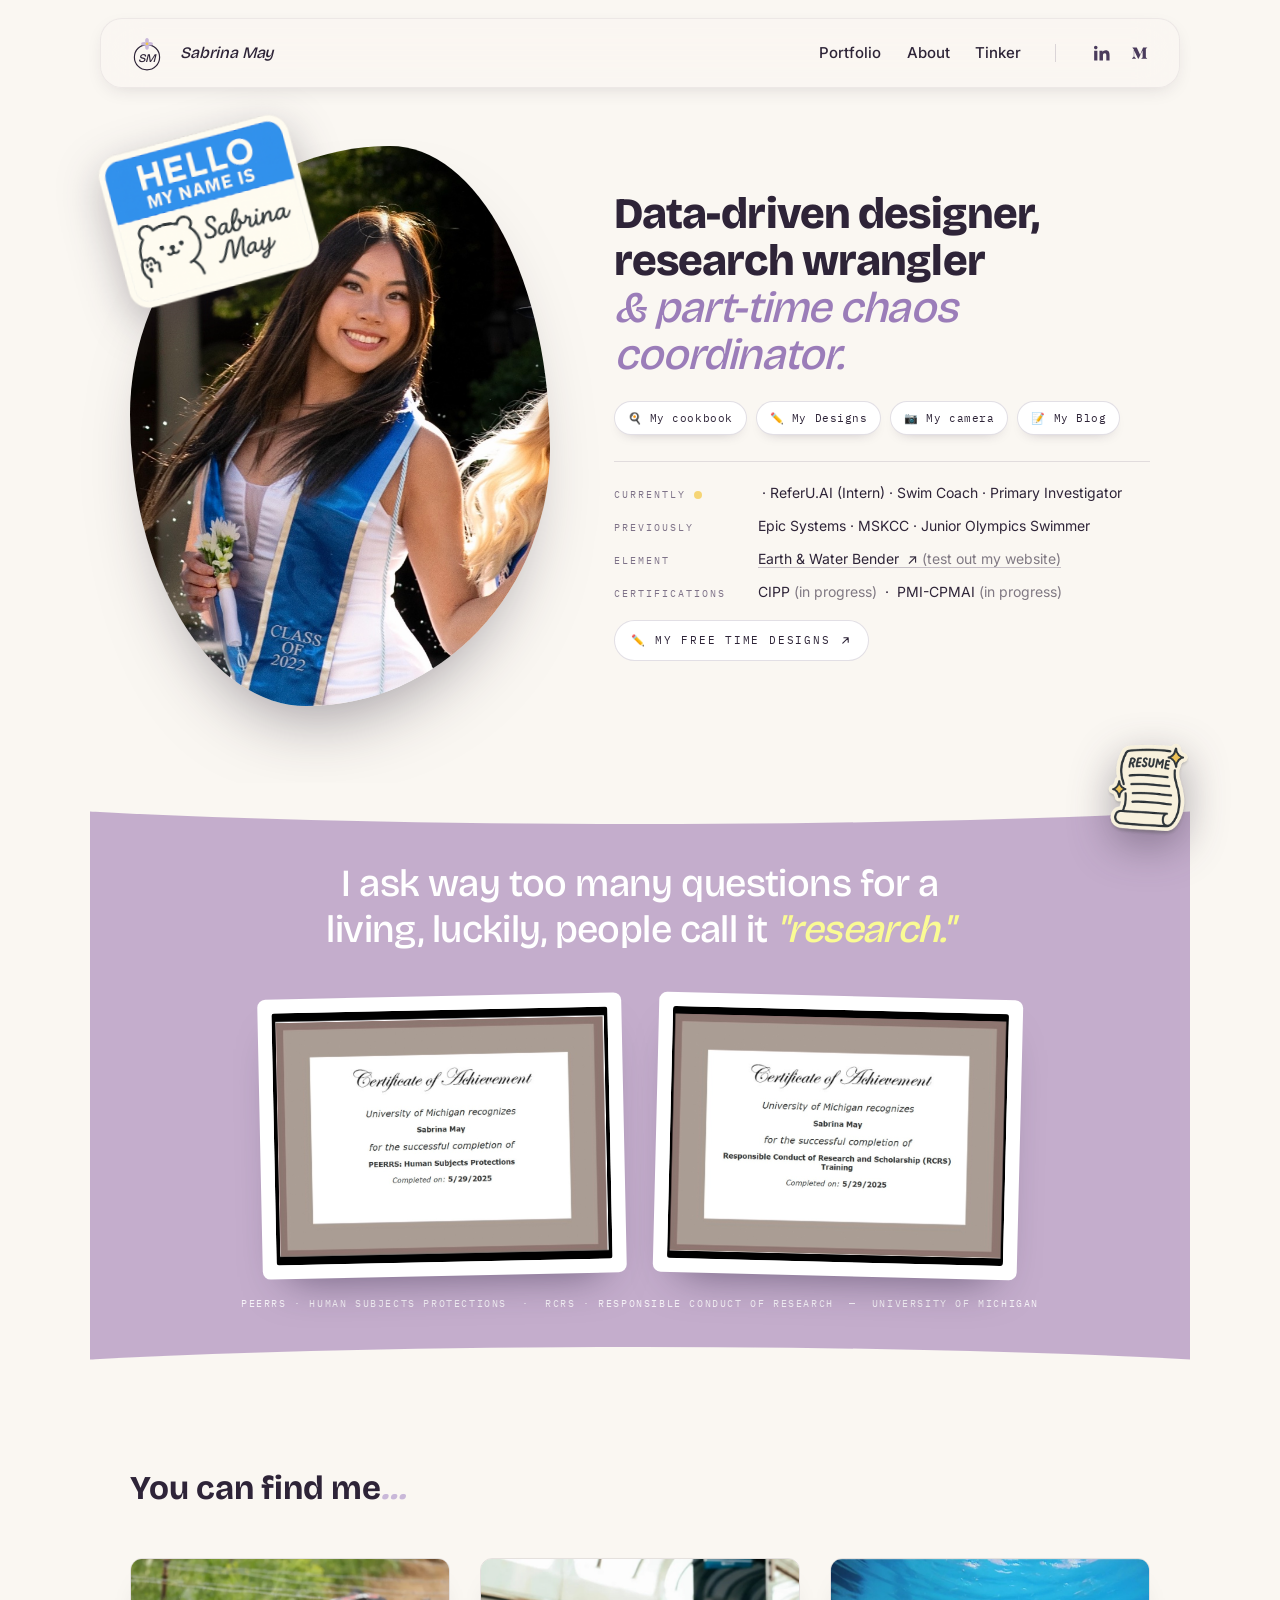
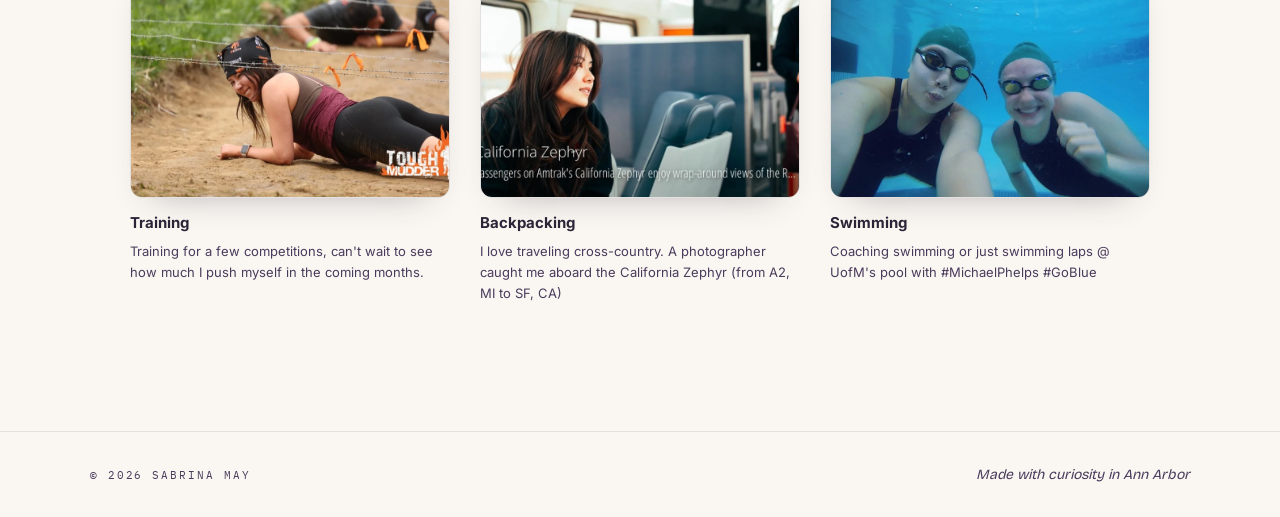
==== about.html @ 65ab7696 "Add files via upload" ====
<!doctype html>
<html lang="en">
<head>
<link rel="icon" type="image/png" href="[data-uri]">
<meta charset="utf-8" />
<meta name="viewport" content="width=device-width,initial-scale=1" />
<script>
// Preview sandbox shim: relative image paths need this document's auth token in preview.
(function(){
  var qs = window.location.search || '';
  if (!qs) return;
  function activate(){
    document.querySelectorAll('img[src]').forEach(function(el){
      var s = el.getAttribute('src');
      if (!s || /^(https?:|data:|blob:)/.test(s) || s.indexOf('?') !== -1) return;
      el.setAttribute('src', s + qs);
    });
  }
  if (document.readyState === 'complete') activate(); else window.addEventListener('load', activate);
})();
</script>
<title>Sabrina May — HCI Researcher</title>
<link rel="preconnect" href="https://fonts.googleapis.com">
<link rel="preconnect" href="https://fonts.gstatic.com" crossorigin>
<link href="https://fonts.googleapis.com/css2?family=Caveat:wght@500;700&family=Bricolage+Grotesque:opsz,wght@12..96,400;12..96,500;12..96,600;12..96,700;12..96,800&family=IBM+Plex+Mono:wght@400;500;700&family=Inter:wght@400;500;600&family=Special+Elite&display=swap" rel="stylesheet">
<style>
  :root{
    --lavender:#C9B8D9;
    --plum:#4A3B5C;
    --plum-deep:#2E2438;
    --offwhite:#FAF7F2;
    --paper:#F5EFE0;
    --yellow:#F5C842;
    --teal:#5BB5A8;
    --coral:#FF8B73;

    --serif:'Bricolage Grotesque', system-ui, sans-serif;
    --sans:'Inter', system-ui, sans-serif;
    --mono:'IBM Plex Mono', ui-monospace, monospace;
  }

  *{box-sizing:border-box;margin:0;padding:0}
  html,body{background:var(--offwhite);color:var(--plum-deep);font-family:var(--sans);-webkit-font-smoothing:antialiased;text-rendering:optimizeLegibility;overflow-x:clip}
  body{line-height:1.5}
  a{color:inherit;text-decoration:none}
  img{max-width:100%;display:block}

  /* ===== Paper crumple frame sequence ===== */
  /* Hero bg shows paper cream; transparent PNG frames composite on top. */
  .paper-layer{
    position:absolute;inset:0;
    will-change:transform;
    transform-origin:50% 50%;
    z-index:0;
    pointer-events:none;
  }
  .crinkle-frame{
    position:absolute;inset:0;
    width:100%;height:100%;
    object-position:center;
    will-change:opacity;
    pointer-events:none;
    user-select:none;
    opacity:0;
  }
  /* Frame 1 fills the hero as a backdrop. */
  .crinkle-frame[data-frame="1"]{object-fit:cover}
  /* Other frames are contained crumple shapes. */
  .crinkle-frame[data-frame="2"],
  .crinkle-frame[data-frame="3"],
  .crinkle-frame[data-frame="4"]{object-fit:contain}
  /* Paper cream layer behind frames so transparent edges show our cream, not white. */
  .paper-bg-fill{
    position:absolute;inset:0;
    background:var(--paper);
    will-change:opacity;
  }

  /* ===== Layout: hero scroll track ===== */
  .hero-track{position:relative;height:170vh}
  .hero{
    position:sticky;top:0;left:0;width:100%;height:100vh;
    overflow:hidden;
    perspective:1400px;
    transform-style:preserve-3d;
    cursor:none;
    z-index:10;
    background-color:rgba(250,247,242,var(--hero-bg,1));
  }

  /* (paper-layer rules already defined in the frame-sequence block above) */

  /* ===== Hero content ===== */
  .hero-content{
    position:relative;z-index:2;
    height:100%;
    display:flex;flex-direction:row;justify-content:space-between;align-items:center;gap:clamp(24px,5vw,80px);
    padding:0 clamp(28px,7vw,128px);
  }
  .hero-text-block{
    transform-origin:50% 50%;
    will-change:opacity,transform;
    max-width:min(720px, 60%);
    flex:1 1 auto;
    position:relative;
    z-index:3;
  }
  /* Photo column — absolutely positioned so it doesn't affect text layout.
     Text sits above (z:3) and is unaffected by photo position/scale. */
  .hero-photo{
    /* Base dimensions BEFORE the 1.5x expansion. We pin the photo's top edge
       and left edge to where these dimensions originally placed them, then
       grow the actual rendered width by 1.5x — image expands down and right. */
    --photo-base-w: clamp(240px, 26vw, 420px);
    --photo-base-h: calc(var(--photo-base-w) * 2310 / 1536);
    position:absolute;
    top: calc(50% - var(--photo-base-h) / 2);
    left: calc(100% - clamp(20px, 5vw, 60px) - var(--photo-base-w));
    width: calc(var(--photo-base-w) * 1.5);
    aspect-ratio:1536/2310;
    z-index:1;
    will-change:opacity,transform;
    transform-origin:50% 50%;
  }
  .hero-photo img{
    position:absolute;inset:0;
    width:100%;height:100%;
    object-fit:contain;object-position:bottom center;
    user-select:none;pointer-events:none;
  }
  .hero-photo .photo-reveal{
    --photo-reveal:300px;
    -webkit-mask-image:radial-gradient(circle var(--photo-reveal) at var(--pmx,-600px) var(--pmy,-600px), #000 0%, #000 55%, transparent 78%);
            mask-image:radial-gradient(circle var(--photo-reveal) at var(--pmx,-600px) var(--pmy,-600px), #000 0%, #000 55%, transparent 78%);
    -webkit-mask-repeat:no-repeat;mask-repeat:no-repeat;
  }

  .eyebrow{
    font-family:var(--mono);
    font-size:12px;letter-spacing:0.22em;text-transform:uppercase;
    color:var(--plum);
    display:flex;align-items:center;gap:12px;
    margin-bottom:28px;
  }
  .eyebrow::before{content:"";width:32px;height:1px;background:var(--plum);opacity:.5}

  /* Two layered headlines */
  .headline-wrap{position:relative;max-width:1200px}
  .headline{
    font-family:var(--serif);
    font-weight:900;
    font-size:clamp(40px,7vw,108px);
    line-height:0.98;
    letter-spacing:-0.02em;
    text-align:left;
  }
  .headline .italic{font-style:italic;font-weight:400}
  .headline s{text-decoration-thickness:0.06em;text-decoration-color:currentColor;text-underline-offset:0}
  /* Each line stays on a single line; <br> handles the line break. */
  .headline .hl-line{display:inline-block;white-space:nowrap}

  .headline-ghost{
    color:var(--plum-deep);
    position:relative;
  }
  .headline-ghost .italic{color:var(--plum-deep)}

  .headline-color{
    position:absolute;inset:0;
    color:var(--plum-deep);
    --reveal:110px;
    -webkit-mask-image:radial-gradient(circle var(--reveal) at var(--mx,-400px) var(--my,-400px), #000 0%, #000 55%, transparent 78%);
            mask-image:radial-gradient(circle var(--reveal) at var(--mx,-400px) var(--my,-400px), #000 0%, #000 55%, transparent 78%);
    -webkit-mask-repeat:no-repeat;mask-repeat:no-repeat;
    pointer-events:none;
  }
  .headline-color .italic{color:var(--teal);font-style:italic;font-weight:400}

  .subtitle{
    font-family:var(--serif);
    font-style:italic;font-weight:400;
    font-size:clamp(15px,1.6vw,19px);
    line-height:1.45;
    color:var(--plum);
    max-width:540px;
    margin-top:36px;
    text-align:left;
  }

  /* Hero meta corners */
  .hero-meta{
    position:absolute;left:clamp(28px,7vw,128px);bottom:42px;z-index:2;
    display:flex;gap:28px;align-items:center;
    font-family:var(--mono);font-size:11px;letter-spacing:0.18em;
    text-transform:uppercase;color:var(--plum);opacity:.7;
    will-change:opacity,transform;
  }
  .hero-meta .dot{width:6px;height:6px;background:var(--coral);border-radius:50%}
  .hero-meta-right{
    position:absolute;right:clamp(28px,7vw,128px);bottom:42px;z-index:2;
    font-family:var(--mono);font-size:13px;letter-spacing:0.18em;font-weight:700;
    text-transform:uppercase;color:var(--plum-deep);
    display:inline-flex;align-items:center;gap:0;
    will-change:opacity,transform;
    padding:8px 16px;
    border-radius:999px;
    background:rgba(245,200,66,0.55);
    backdrop-filter:blur(6px);
    -webkit-backdrop-filter:blur(6px);
  }

  /* Bottom tagline — same mono format as the top eyebrow, listing focus areas. */
  .hero-tagline{
    margin-top:28px;
    font-family:var(--mono);
    font-size:clamp(12px, 1.05vw, 15px);
    letter-spacing:0.22em;
    text-transform:uppercase;
    color:var(--plum);
    display:flex;align-items:center;gap:12px;
    opacity:.85;
    max-width:100%;
  }
  .hero-tagline::before{content:"";width:32px;height:1px;background:var(--plum);opacity:.5;flex:0 0 32px}

  /* Magnifier custom cursor */
  .magnifier{
    position:fixed;top:0;left:0;width:160px;height:160px;
    transform:translate(-50%,-50%);
    pointer-events:none;z-index:9;
    opacity:0;transition:opacity .25s ease;
    will-change:transform;
  }
  .magnifier.show{opacity:1}

  /* Scroll progress (right side, hero only) */
  .scroll-rail{
    position:fixed;top:18vh;right:18px;height:64vh;width:2px;
    background:rgba(74,59,92,0.12);border-radius:2px;z-index:30;
    opacity:0;transition:opacity .3s ease;
  }
  .scroll-rail.show{opacity:1}
  /* Scroll-down cue (hero, bottom center) */
  .scroll-cue{
    position:absolute;left:50%;bottom:80px;transform:translateX(-50%);z-index:6;
    display:flex;flex-direction:column;align-items:center;gap:7px;
    background:none;border:0;cursor:pointer;padding:6px 10px;
    font-family:var(--mono);font-size:11px;letter-spacing:0.24em;text-transform:uppercase;
    color:var(--plum);opacity:.82;transition:opacity .4s ease;
  }
  .scroll-cue:hover{opacity:1}
  .scroll-cue .sc-chev{display:flex;animation:scBounce 1.8s ease-in-out infinite}
  .scroll-cue .sc-chev svg{width:22px;height:22px}
  @keyframes scBounce{0%,100%{transform:translateY(0)}50%{transform:translateY(7px)}}
  @media (prefers-reduced-motion: reduce){ .scroll-cue .sc-chev{animation:none} }
  .scroll-fill{
    position:absolute;top:0;left:0;width:100%;
    background:var(--plum);border-radius:2px;
    height:0%;
  }

  /* ===== Nav ===== */
  .nav{
    position:fixed;top:18px;left:50%;transform:translateX(-50%);
    z-index:40;
    display:flex;align-items:center;gap:28px;
    padding:14px 26px;
    border-radius:22px;
    background:rgba(250,247,242,0.78);
    backdrop-filter:blur(20px) saturate(1.4);
    -webkit-backdrop-filter:blur(20px) saturate(1.4);
    box-shadow:0 6px 20px -8px rgba(46,36,56,0.18),
               inset 0 0 0 1px rgba(74,59,92,0.08);
    transition:background .35s ease, color .35s ease, box-shadow .35s ease;
    color:var(--plum-deep);
    width:min(calc(100vw - 32px), 1080px);
  }
  .nav.scrolled{
    background:rgba(20,12,28,0.7);
    backdrop-filter:blur(24px) saturate(1.6);
    -webkit-backdrop-filter:blur(24px) saturate(1.6);
    color:#ffffff;
    box-shadow:0 10px 32px -10px rgba(0,0,0,0.55),
               inset 0 0 0 1px rgba(255,255,255,0.14),
               inset 0 1px 0 rgba(255,255,255,0.10);
  }
  .nav.scrolled .nav-link,
  .nav.scrolled .social svg,
  .nav.scrolled .lockup{color:#ffffff}
  .nav.scrolled .nav-divider{background:rgba(255,255,255,0.25)}

  .nav-logo{display:flex;align-items:center;gap:12px;padding-right:8px}
  .nav-logo .lockup{font-family:var(--serif);font-style:italic;font-weight:500;font-size:16px;letter-spacing:-0.01em}
  .nav-spacer{flex:1}

  .nav-links{display:flex;align-items:center;gap:22px}
  .nav-link{
    font-family:var(--sans);font-weight:500;font-size:15px;letter-spacing:-0.005em;
    position:relative;padding:6px 2px;display:inline-block;
  }
  .nav-link::after{
    content:"";position:absolute;left:0;bottom:0;height:2px;width:100%;
    background:var(--yellow);transform:scaleX(0);transform-origin:left center;
    transition:transform .35s cubic-bezier(.6,.2,.1,1);
  }
  .nav-link:hover::after{transform:scaleX(1)}

  .nav-divider{width:1px;height:18px;background:rgba(74,59,92,0.18);margin:0 4px}

  .social{display:flex;align-items:center;gap:10px}
  .social a{
    display:inline-flex;align-items:center;justify-content:center;
    width:28px;height:28px;border-radius:8px;
    color:var(--plum);
    transition:color .25s ease, transform .25s ease, background .25s ease;
  }
  .social a:hover{color:var(--coral);transform:translateY(-1px)}
  .social svg{width:17px;height:17px;display:block}

  /* ===== Sections ===== */
  main{position:relative;z-index:5;background:var(--offwhite);margin-top:-100vh}
  section{padding:clamp(80px,12vw,160px) clamp(28px,7vw,128px);position:relative}
  /* #work top padding clears the floating nav (~70px tall) + ~10px gap so
     the "PORTFOLIO" eyebrow lands just under the nav line. Side/bottom
     padding stays standard. No visible gap between hero and section — the
     paper background bleeds straight up to the newspaper-fold transition. */
  section#work{
    padding-top: 88px;
    background: var(--paper);
  }

  .sec-head{
    display:flex;align-items:flex-end;justify-content:space-between;
    gap:32px;margin-bottom:56px;flex-wrap:wrap;
  }
  .sec-eyebrow{
    font-family:var(--mono);font-size:12px;letter-spacing:0.22em;
    text-transform:uppercase;color:var(--coral);
    display:flex;align-items:center;gap:12px;margin-bottom:18px;
  }
  /* Default dash for section eyebrows */
  .sec-eyebrow::before{content:"";width:28px;height:1px;background:var(--coral);opacity:.7}
  /* Variant: pulsating yellow dot indicator (used for "Portfolio" live state) */
  .sec-eyebrow.live{color:var(--plum-deep)}
  .sec-eyebrow.live::before{
    content:"";
    width:10px;height:10px;border-radius:50%;
    background:var(--yellow);
    box-shadow:0 0 0 0 rgba(245,200,66,0.7);
    animation:pulse-ping 1.8s ease-out infinite;
    flex:0 0 10px;opacity:1;
  }
  @keyframes pulse-ping{
    0%   {box-shadow:0 0 0 0 rgba(245,200,66,0.8);}
    70%  {box-shadow:0 0 0 14px rgba(245,200,66,0);}
    100% {box-shadow:0 0 0 0 rgba(245,200,66,0);}
  }
  .sec-title{
    font-family:var(--serif);font-weight:900;
    font-size:clamp(40px,5.6vw,76px);line-height:1;letter-spacing:-0.02em;
    color:var(--plum-deep);
  }
  .sec-title .italic{font-style:italic;font-weight:400;color:var(--teal)}
  .sec-meta{
    font-family:var(--mono);font-size:12px;letter-spacing:0.16em;
    text-transform:uppercase;color:var(--plum);opacity:.75;
    text-align:right;line-height:1.6;
  }

  /* ============================================================
     ===== Case Studies — 4-folder grid + scroll-swipe + See-all =
     ============================================================
     Layout strategy:
       #work
         .work-stage (normal-flow section, NOT sticky)
           .sec-head (title + pager prev/next + "See all" toggle)
           .work-grid[data-page="0|1"]  (2×2 default, 2-col expanded)
             .folder-card × 4  (manila silhouette with paper stack inside)
               .folder-paper-vp  (clip viewport)
                 .folder-paper [A]  (cases 1-4 — visible at page 0)
                 .folder-paper [B]  (cases 5/6/SOON — slide in at page 1)
             .folder-card × 2 .is-extra  (only visible when expanded)

     The grid's [data-page] attribute drives a CSS-only swipe transition
     on each paper. Page 0: A at 0%, B at 110%. Page 1: A at -110%, B at 0%.
     Prev/next arrows in the header bump the page state.

     "See all" button toggles #work.is-expanded → grid becomes 2-col with
     as many rows as needed, showing all 6 case folders at once.
  */
  #work{
    background: var(--paper);
    padding: 0;
  }

  /* Normal-flow stage — no more sticky scroll runway. */
  .work-stage{
    padding: 96px clamp(20px,5vw,128px) clamp(56px,6vw,96px);
    display: flex;
    flex-direction: column;
    gap: clamp(20px, 3vh, 36px);
    background: var(--paper);
  }

  /* Section header: title left, controls + "See all" toggle right.
     Right-column stacks button on top, pager arrows below. */
  #work .sec-head{
    position: relative;
    flex: 0 0 auto;
    align-items: flex-start;
  }
  #work .sec-head .head-right{
    display: flex;
    flex-direction: column;
    align-items: flex-end;
    gap: 14px;
  }

  /* "See all" toggle button (replaces the meta text in section header) */
  .see-all-btn{
    display: inline-flex;
    align-items: center;
    gap: 12px;
    padding: 11px 18px 11px 22px;
    background: transparent;
    color: var(--plum-deep);
    font-family: var(--mono);
    font-size: 11px;
    letter-spacing: 0.22em;
    text-transform: uppercase;
    font-weight: 500;
    border: 1px solid rgba(74,59,92,0.25);
    border-radius: 999px;
    cursor: pointer;
    white-space: nowrap;
    transition: background .35s ease, color .35s ease,
                border-color .35s ease, transform .3s ease;
  }
  .see-all-btn .sab-meta{
    font-family: var(--mono); font-size: 10px;
    letter-spacing: 0.18em; opacity: .55;
    text-transform: uppercase;
    border-left: 1px solid rgba(74,59,92,0.2);
    padding-left: 12px;
    margin-left: 2px;
  }
  .see-all-btn svg{
    width: 12px; height: 12px;
    transition: transform .4s cubic-bezier(.2,.7,.2,1);
  }
  .see-all-btn:hover{
    background: var(--plum-deep);
    color: var(--paper);
    border-color: var(--plum-deep);
  }
  .see-all-btn:hover .sab-meta{
    border-color: rgba(250,247,242,0.35);
    opacity: .8;
  }
  /* In expanded state, rotate the chevron */
  #work.is-expanded .see-all-btn svg{ transform: rotate(180deg); }

  /* Folder grid: 2×2 default, 2-col expanded (rows auto).
     The grid's data-page attribute drives the paper swipe via CSS. */
  .work-grid{
    display: grid;
    grid-template-columns: 1fr 1fr;
    gap: clamp(20px, 2.4vw, 32px);
  }
  #work.is-expanded .work-grid{
    /* Same 2-col layout; equal-height rows so every folder is the same size. */
    grid-template-columns: 1fr 1fr;
    align-items: stretch;
    grid-auto-rows: 1fr;
  }

  /* The "extra" folders (cases 5 & 6) only appear in expanded state. */
  .folder-card.is-extra{ display: none; }
  #work.is-expanded .folder-card.is-extra{ display: block; }

  /* ===== Folder card ===== */
  /* Manila silhouette with a tab cut on the upper-right, mirroring the
     full folder layout from cases/index.html but scaled down. */
  .folder-card{
    position: relative;
    /* Fixed aspect so the grid sizes predictably without depending on
       sticky viewport tricks. ~5:3 fits eyebrow + title + button + frame. */
    aspect-ratio: 5 / 3;
    background:
      radial-gradient(120% 70% at 50% 100%, rgba(74,59,92,0.08), transparent 60%),
      linear-gradient(180deg, #ECDBA5 0%, #DEC78A 50%, #D4BB77 100%);
    box-shadow:
      0 22px 44px -18px rgba(46,36,56,0.35),
      0 8px 14px -6px rgba(46,36,56,0.16);
    clip-path: polygon(
      0% 7%,
      50% 7%,
      52% 5%, 56% 0%,
      100% 0%,
      100% 100%,
      0% 100%
    );
    overflow: hidden;
    min-width: 0;
  }
  /* Expanded: flatten card + viewport so EACH paper (A and B) becomes its
     own grid cell. 4 cards x 2 papers = 8 cells -> 2 columns x 4 rows.
     display:contents removes the card/viewport boxes from layout so their
     children promote up to .work-grid. */
  #work.is-expanded .folder-card{ display: contents; }
  #work.is-expanded .folder-paper-vp{ display: contents; }

  /* The paper viewport: clips the paper stack so swipes don't bleed out. */
  .folder-paper-vp{
    position: absolute;
    top: 9%;
    left: clamp(14px, 2.5%, 28px);
    right: clamp(14px, 2.5%, 28px);
    bottom: clamp(14px, 3%, 28px);
    overflow: hidden;
    border-radius: 3px;
    background: linear-gradient(180deg, #FBF8F2 0%, #F4EFE4 100%);
    box-shadow:
      inset 0 0 0 1px rgba(74,59,92,0.08),
      inset 0 6px 14px -8px rgba(46,36,56,0.2);
  }

  /* Each paper card sits absolutely; --py drives its translateY.
     CSS controls --py based on the grid's [data-page] attribute, so the
     swipe happens via a single transition when the page flips. Pointer
     events only enable on the currently-home paper so the off-screen
     sibling never steals hover/clicks. */
  .folder-paper{
    position: absolute;
    inset: 0;
    display: grid;
    grid-template-columns: minmax(0, 4fr) minmax(0, 5fr);
    gap: clamp(14px, 1.6vw, 24px);
    padding: clamp(18px, 2.2vw, 28px) clamp(18px, 2.2vw, 28px) clamp(18px, 2.2vw, 26px);
    align-items: center;
    transform: translate3d(0, var(--py, 0%), 0);
    transition: transform .8s cubic-bezier(.2, .7, .2, 1);
    will-change: transform;
    pointer-events: none;
  }
  /* Page 0 (default): paper A visible, paper B parked below. */
  .work-grid[data-page="0"] .folder-paper[data-paper="A"]{ --py: 0%;   pointer-events: auto; }
  .work-grid[data-page="0"] .folder-paper[data-paper="B"]{ --py: 110%; }
  /* Page 1: paper A swiped up out of frame, paper B home. */
  .work-grid[data-page="1"] .folder-paper[data-paper="A"]{ --py: -110%; }
  .work-grid[data-page="1"] .folder-paper[data-paper="B"]{ --py: 0%; pointer-events: auto; }
  /* Expanded: each paper becomes its own COMPLETE manila folder — gold
     folder body + clip-path tab + a cream "paper" inset (::after) with the
     case content printed on it. Mirrors the compact folder look, one per cell. */
  #work.is-expanded .folder-paper{
    position: relative;
    inset: auto;
    transform: none !important;
    --py: 0% !important;
    aspect-ratio: auto;
    min-height: clamp(250px, 24vw, 340px);
    pointer-events: auto;
    transition: none;
    /* manila folder body */
    background:
      radial-gradient(120% 70% at 50% 100%, rgba(74,59,92,0.08), transparent 60%),
      linear-gradient(180deg, #ECDBA5 0%, #DEC78A 50%, #D4BB77 100%);
    clip-path: polygon(
      0% 7%, 50% 7%, 52% 5%, 56% 0%, 100% 0%, 100% 100%, 0% 100%
    );
    box-shadow:
      0 22px 44px -18px rgba(46,36,56,0.35),
      0 8px 14px -6px rgba(46,36,56,0.16);
    /* content sits inside the cream zone */
    display: grid;
    grid-template-columns: minmax(0, 4fr) minmax(0, 5fr);
    gap: clamp(14px, 1.6vw, 24px);
    align-items: center;
    padding: clamp(60px, 9%, 80px) clamp(34px, 5.5%, 52px) clamp(34px, 5%, 48px);
    overflow: hidden;
  }
  /* The cream paper inset inside each folder. */
  #work.is-expanded .folder-paper::after{
    content: "";
    position: absolute;
    top: 46px;
    left: 22px; right: 22px; bottom: 22px;
    background: linear-gradient(180deg, #FBF8F2 0%, #F4EFE4 100%);
    border-radius: 3px;
    box-shadow:
      inset 0 0 0 1px rgba(74,59,92,0.08),
      inset 0 6px 14px -8px rgba(46,36,56,0.2);
    z-index: 0;
    pointer-events: none;
  }
  /* Keep content above the cream paper. */
  #work.is-expanded .folder-paper > *{ position: relative; z-index: 1; }
  /* "Coming soon" placeholders keep their centered layout. */
  #work.is-expanded .folder-paper.is-soon{
    display: flex;
    flex-direction: column;
    align-items: center;
    justify-content: center;
    text-align: center;
    padding: clamp(64px, 10%, 86px) clamp(28px, 5%, 48px) clamp(34px, 5%, 48px);
  }

  /* "Soon to come" placeholder paper */
  .folder-paper.is-soon{
    display: flex;
    flex-direction: column;
    align-items: center;
    justify-content: center;
    text-align: center;
    padding: clamp(20px, 3vw, 48px);
    gap: 14px;
    background:
      repeating-linear-gradient(
        45deg, transparent 0 12px,
        rgba(74,59,92,0.04) 12px 13px
      ),
      linear-gradient(180deg, #FBF8F2 0%, #F4EFE4 100%);
  }
  .folder-paper.is-soon .soon-eyebrow{
    font-family: var(--mono);
    font-size: 10px;
    letter-spacing: 0.28em;
    text-transform: uppercase;
    color: var(--plum); opacity: .55;
    display:flex; align-items:center; gap:10px;
  }
  .folder-paper.is-soon .soon-eyebrow::before,
  .folder-paper.is-soon .soon-eyebrow::after{
    content:""; width: 22px; height: 1px;
    background: var(--plum); opacity: .4;
  }
  .folder-paper.is-soon .soon-title{
    font-family: var(--serif);
    font-style: italic;
    font-weight: 400;
    font-size: clamp(32px, 3.6vw, 56px);
    line-height: 1;
    color: var(--plum-deep);
    margin-top: 4px;
  }
  .folder-paper.is-soon .soon-sub{
    font-family: var(--mono);
    font-size: 10px;
    letter-spacing: 0.2em;
    text-transform: uppercase;
    color: var(--plum);
    opacity: .5;
    margin-top: 4px;
  }
  .folder-paper.is-soon .soon-mark{
    margin-top: 16px;
    color: #B83B2E; opacity: .8;
    font-family: var(--serif); font-weight: 900;
    font-style: italic;
    font-size: 18px; letter-spacing: 1px;
    border: 2px solid currentColor;
    padding: 4px 12px;
    transform: rotate(-4deg);
    text-transform: uppercase;
  }

  /* ===== Paper content (case study panel) ===== */
  .fp-text{
    display: flex;
    flex-direction: column;
    gap: 10px;
    min-width: 0;
  }
  .fp-eyebrow{
    font-family: var(--mono);
    font-size: 10px;
    letter-spacing: 0.22em;
    text-transform: uppercase;
    color: var(--plum); opacity: .8;
    display: flex; align-items: center; gap: 10px;
  }
  .ip-dot{
    display:inline-block; width:8px; height:8px; border-radius:50%;
    background:#E23A3A; margin-right:-4px;
    box-shadow:0 0 0 0 rgba(226,58,58,0.6);
    animation: ipPulse 1.4s ease-in-out infinite;
  }
  @keyframes ipPulse{
    0%{ box-shadow:0 0 4px 1px rgba(226,58,58,0.7), 0 0 0 0 rgba(226,58,58,0.55); opacity:1; }
    50%{ box-shadow:0 0 9px 3px rgba(226,58,58,0.95), 0 0 0 6px rgba(226,58,58,0); opacity:.65; }
    100%{ box-shadow:0 0 4px 1px rgba(226,58,58,0.7), 0 0 0 0 rgba(226,58,58,0); opacity:1; }
  }
  @media (prefers-reduced-motion: reduce){ .ip-dot{ animation:none; box-shadow:0 0 6px 2px rgba(226,58,58,0.8); } }
  .fp-eyebrow::before{
    content:""; width: 22px; height: 1px;
    background: var(--plum); opacity: .5;
  }
  .fp-title{
    font-family: var(--serif);
    font-weight: 500;
    font-size: clamp(20px, 2vw, 30px);
    line-height: 1.0; letter-spacing: -0.02em;
    color: var(--plum-deep);
  }
  .fp-title .it{ font-style: italic; font-weight: 400; color: var(--teal); }

  /* Blurb: hidden in default (compact) state. Visible when expanded so
     the user can read more about each case in the 3-column overview. */
  .fp-blurb{
    font-family: var(--sans);
    font-size: clamp(11px, 0.85vw, 13px);
    color: var(--plum); opacity: .85;
    line-height: 1.5;
    max-width: 360px;
    display: none;
  }
  #work.is-expanded .fp-blurb{ display: block; }

  .fp-cta{
    align-self: flex-start;
    display: inline-flex; align-items: center; gap: 10px;
    background: var(--plum-deep); color: var(--paper);
    padding: 9px 16px 9px 18px;
    border-radius: 999px;
    border: none; cursor: pointer;
    font-family: var(--mono);
    font-size: 10px;
    letter-spacing: 0.22em;
    text-transform: uppercase;
    font-weight: 500;
    text-decoration: none;
    transition: background .35s ease, transform .3s ease;
    margin-top: 4px;
  }
  .fp-cta:hover{
    background: var(--coral);
    transform: translateY(-1px);
  }
  .fp-cta svg{ width: 12px; height: 12px; }

  /* ===== Typewriter "evidence tag" chips =====
     Small distressed-typewriter chips listed under the CTA button. They
     replace the white label that used to sit at the bottom of the dark
     image frame. Each chip looks like a rubber-stamped clearance tag —
     thin red-ink border, Special Elite font, slight rotation per chip
     so the set feels hand-stamped instead of mechanically aligned. */
  .fp-tags{
    margin-top: 10px;
    display: flex;
    flex-wrap: wrap;
    align-items: center;
    gap: 6px 8px;
  }
  .fp-tag{
    display: inline-flex;
    align-items: center;
    font-family: 'Special Elite', 'Courier New', monospace;
    font-size: 10px;
    letter-spacing: 0.18em;
    text-transform: uppercase;
    color: #B83B2E;
    padding: 3px 9px 2px;
    border: 1.2px solid currentColor;
    border-radius: 2px;
    background: transparent;
    /* Subtle red-ink shadow gives the chips a stamped-on-paper feel. */
    text-shadow: 0 0 0.4px rgba(184, 59, 46, 0.4);
    mix-blend-mode: multiply;
    line-height: 1.1;
    white-space: nowrap;
  }
  /* Each chip gets a tiny different rotation so the set reads hand-stamped. */
  .fp-tag:nth-child(1){ transform: rotate(-1.2deg); }
  .fp-tag:nth-child(2){ transform: rotate( 1.4deg); }
  .fp-tag:nth-child(3){ transform: rotate(-0.8deg); }
  /* Tiny dot between chips visually echoes the eyebrow style. */

  /* Right side: tilted dark frame on blueprint grid backplate */
  .fp-frame-wrap{
    position: relative;
    align-self: center;
    justify-self: center;
    width: 100%;
    aspect-ratio: 5 / 4;
    text-decoration: none;
  }
  .fp-frame-wrap::before{
    content: "";
    position: absolute;
    inset: -6%;
    background-image:
      linear-gradient(rgba(74,59,92,0.18) 1px, transparent 1px),
      linear-gradient(90deg, rgba(74,59,92,0.18) 1px, transparent 1px);
    background-size: 24px 24px;
    background-position: center;
    border: 1px dashed rgba(74,59,92,0.32);
    border-radius: 10px;
    opacity: .55;
    transform: rotate(1.4deg);
    transition: transform .8s cubic-bezier(.2,.7,.2,1);
  }
  .fp-frame{
    position: relative;
    width: 100%; height: 100%;
    border-radius: 10px;
    background: var(--plum-deep);
    box-shadow:
      0 22px 40px -16px rgba(46,36,56,0.5),
      inset 0 0 0 1px rgba(255,255,255,0.04);
    overflow: hidden;
    transform: rotate(-2.4deg);
    transition: transform .8s cubic-bezier(.2,.7,.2,1), box-shadow .6s ease;
  }
  .fp-frame-wrap:hover .fp-frame{
    transform: rotate(0deg) scale(1.025);
    box-shadow: 0 32px 60px -22px rgba(46,36,56,0.6);
  }
  .fp-frame-wrap:hover::before{ transform: rotate(0) scale(0.98); }
  .fp-frame-inner{
    position: absolute;
    inset: 8px;
    border-radius: 6px;
    overflow: hidden;
    background: var(--lavender);
  }
  .fp-frame-inner .shape{
    position: absolute; border-radius: 50%;
  }
  .fp-frame-label{
    position: absolute;
    left: 10px; bottom: 9px;
    font-family: var(--mono);
    font-size: 9px;
    letter-spacing: 0.18em;
    text-transform: uppercase;
    color: var(--paper); opacity: .7;
    display: flex; align-items: center; gap: 6px;
  }
  .fp-frame-label::before{
    content:""; width: 12px; height: 1px;
    background: var(--paper); opacity: .55;
  }

  /* Video variant of the inner frame — for cases where we have real media.
     Sits in the same inset as .fp-frame-inner so the dark plum matte still
     shows around it as a 8px border, matching the static cards. */
  .fp-frame-video{
    position: absolute; inset: 8px;
    width: calc(100% - 16px); height: calc(100% - 16px);
    border-radius: 6px;
    object-fit: cover;
    display: block;
    background: var(--lavender);
  }

  /* Thumb gradients per case */
  .fp-frame-inner.t-1{background:linear-gradient(140deg,#D8C7E6,#B8A5CC)}
  .fp-frame-inner.t-2{background:linear-gradient(140deg,#E6DAB7,#D0B96E)}
  .fp-frame-inner.t-3{background:linear-gradient(140deg,#C7DDD9,#7FB5AB)}
  .fp-frame-inner.t-4{background:linear-gradient(140deg,#EBC8BC,#D69887)}
  .fp-frame-inner.t-5{background:linear-gradient(140deg,#D6E2C8,#9DB987)}
  .fp-frame-inner.t-6{background:linear-gradient(140deg,#C9C5E0,#9892C0)}

  /* ===== Post-it / paperclip note =====
     Small slip of paper pinned at the top-right of each folder — over
     the corner of the dark image frame (which is always in the paper's
     right column), never the title text. Lives as a sibling of
     .folder-paper-vp inside .folder-card so it persists across page swipes;
     two notes per card (data-for="A" | "B"), with CSS toggling visibility
     based on the grid's data-page attribute. */
  .fp-note{
    position: absolute;
    top: clamp(10px, 4%, 22px);
    right: clamp(14px, 5%, 36px);
    width: clamp(96px, 12vw, 132px);
    padding: 16px 10px 10px;
    background: linear-gradient(180deg, #FFF9E0 0%, #FBEEB6 100%);
    color: var(--plum-deep);
    font-family: 'Caveat', 'Bradley Hand', 'Comic Sans MS', cursive;
    font-size: clamp(11px, 0.95vw, 13px);
    line-height: 1.2;
    text-align: center;
    transform: rotate(var(--note-rot, 3deg));
    transform-origin: 50% 0%;
    box-shadow:
      0 2px 0 rgba(74,59,92,0.06),
      0 10px 18px -6px rgba(46,36,56,0.22);
    z-index: 6;
    pointer-events: none;
  }
  .fp-note.note-pink   { background: linear-gradient(180deg, #FBE3DC 0%, #F5C9BC 100%); }
  .fp-note.note-mint   { background: linear-gradient(180deg, #E4F2EA 0%, #C7E2D2 100%); }
  .fp-note.note-blue   { background: linear-gradient(180deg, #E5EAF5 0%, #C8D2E9 100%); }
  .fp-note.note-cream  { background: linear-gradient(180deg, #F8EFDC 0%, #EDDDB8 100%); }
  /* Paperclip pin sticking out the top edge */
  .fp-note::before{
    content: "";
    position: absolute;
    top: -10px; left: 50%;
    width: 14px; height: 22px;
    transform: translateX(-50%) rotate(var(--clip-rot, 8deg));
    background-image: url("data:image/svg+xml;utf8,<svg xmlns='http://www.w3.org/2000/svg' viewBox='0 0 18 28' fill='none' stroke='%232E2438' stroke-width='1.4' stroke-linecap='round' stroke-linejoin='round'><path d='M9 2 L9 22 a4 4 0 0 1 -8 0 L1 8 a3 3 0 0 1 6 0 L7 20'/></svg>");
    background-repeat: no-repeat;
    background-size: contain;
    filter: drop-shadow(0 1px 1px rgba(46,36,56,0.18));
  }
  /* Per-slot rotation variety so each note feels hand-placed.  Horizontal
     position stays on the right (where the dark frame is) for every slot —
     never crosses the title/CTA text on the left. */
  [data-slot="0"] .fp-note{ --note-rot: -4deg; --clip-rot: -6deg; }
  [data-slot="1"] .fp-note{ --note-rot:  5deg; --clip-rot:  10deg; }
  [data-slot="2"] .fp-note{ --note-rot:  3deg; --clip-rot:  8deg; }
  [data-slot="3"] .fp-note{ --note-rot: -6deg; --clip-rot: -10deg; }
  [data-slot="4"] .fp-note{ --note-rot: -3deg; --clip-rot: -8deg; }
  [data-slot="5"] .fp-note{ --note-rot:  4deg; --clip-rot:  6deg; }

  /* Toggle which note is visible based on the grid's current page. */
  .fp-note[data-for="B"]{ opacity: 0; }
  .work-grid[data-page="1"] .fp-note[data-for="A"]{ opacity: 0; }
  .work-grid[data-page="1"] .fp-note[data-for="B"]{ opacity: 1; }
  .fp-note{ transition: opacity .5s ease; }
  #work.is-expanded .fp-note[data-for="B"]{ display: none; }

  /* ===== Pager (prev / next arrows + page count) =====
     Sits in the section header next to the See-all toggle. Hidden when
     the section is expanded (all cases visible — no paging needed). */
  .pager{
    display: inline-flex;
    align-items: center;
    gap: 12px;
    font-family: var(--mono);
    font-size: 11px;
    letter-spacing: 0.22em;
    text-transform: uppercase;
    color: var(--plum-deep);
  }
  .pager-btn{
    width: 42px; height: 42px;
    border-radius: 999px;
    border: 1px solid rgba(74,59,92,0.25);
    background: transparent;
    color: var(--plum-deep);
    cursor: pointer;
    display: inline-flex;
    align-items: center; justify-content: center;
    transition: background .3s ease, color .3s ease,
                border-color .3s ease, transform .3s cubic-bezier(.2,.7,.2,1),
                opacity .3s ease;
  }
  .pager-btn svg{ width: 16px; height: 16px; }
  .pager-btn:not(:disabled):hover{
    background: var(--plum-deep);
    color: var(--paper);
    border-color: var(--plum-deep);
    transform: translateY(-1px);
  }
  .pager-btn:disabled{ opacity: .35; cursor: not-allowed; }
  .pager-count{ opacity: .65; white-space: nowrap; }
  .pager-count strong{ font-weight: 500; opacity: 1; color: var(--plum-deep); }
  #work.is-expanded .pager{ display: none; }

  #work.is-expanded .fp-note{ display: none; }
  @media (max-width: 860px){
    /* Below 860px: single column, drop the pager, show all 6 folders. */
    .work-stage{ padding: 88px 24px 60px; }
    .work-grid{ grid-template-columns: 1fr; }
    .folder-card{ aspect-ratio: 5/3; }
    .folder-paper[data-paper="B"]{ display: none; } /* mobile: no paging */
    .folder-card.is-extra{ display: block; } /* mobile: always show all */
    .fp-blurb{ display: none; }
    .pager{ display: none; }
  }

  /* About strip — superseded by metadata panel below (.about override). */

  /* Footer */
  footer{
    background:var(--offwhite);
    border-top:1px solid rgba(74,59,92,0.12);
    padding:32px clamp(28px,7vw,128px);
    display:flex;justify-content:space-between;align-items:center;gap:16px;flex-wrap:wrap;
    position:relative;z-index:5;
  }
  .foot-l{
    font-family:var(--mono);font-size:11px;letter-spacing:0.18em;
    text-transform:uppercase;color:var(--plum);
  }
  .foot-r{
    font-family:var(--serif);font-style:italic;font-weight:400;
    font-size:14px;color:var(--plum);
  }

  /* ===== About — metadata panel ===== */
  .about{
    background:var(--offwhite);
    color:var(--plum-deep);
    padding:clamp(80px,12vw,140px) clamp(28px,7vw,128px) clamp(80px,10vw,140px);
    position:relative;
  }
  .about-card{
    margin:clamp(40px,5vw,72px) auto 0;
    max-width:1180px;
    display:grid;
    grid-template-columns:minmax(280px, 1fr) minmax(0, 1.7fr);
    gap:clamp(40px,6vw,96px);
    align-items:start;
  }
  .about-photo-col{
    position:relative;
    aspect-ratio:1536/2310;
    background:var(--paper);
    border-radius:4px;
    overflow:hidden;
    max-height:640px;
    box-shadow:0 1px 0 rgba(74,59,92,0.06),
               inset 0 0 0 1px rgba(74,59,92,0.06);
  }
  .about-photo{
    width:100%;height:100%;
    object-fit:cover;object-position:top center;
    display:block;
    user-select:none;
  }
  .about-meta{
    margin:0;
    display:flex;flex-direction:column;
  }
  .meta-row{
    display:grid;
    grid-template-columns:minmax(140px, 200px) 1fr;
    gap:32px;
    align-items:baseline;
    padding:20px 0;
    border-bottom:1px solid rgba(74,59,92,0.12);
  }
  .meta-row:first-child{padding-top:0}
  .meta-row:last-child{border-bottom:none}
  .meta-row dt{
    font-family:var(--mono);
    font-size:12px;letter-spacing:0.22em;
    text-transform:uppercase;
    color:var(--plum);opacity:0.75;
    display:flex;align-items:center;gap:10px;
  }
  .meta-row dd{
    margin:0;
    font-family:var(--serif);
    font-weight:400;
    font-size:clamp(20px,1.9vw,26px);
    color:var(--plum-deep);
    letter-spacing:-0.005em;
    line-height:1.3;
  }
  .meta-row dd .it{font-style:italic;color:var(--teal)}
  .meta-row dd a{
    color:inherit;
    border-bottom:1px solid currentColor;
    transition:color .25s ease, border-color .25s ease;
  }
  .meta-row dd a:hover{color:var(--coral);border-color:var(--coral)}
  .meta-row dd a .arrow{
    display:inline-block;margin-left:4px;
    transition:transform .25s ease;
  }
  .meta-row dd a:hover .arrow{transform:translate(2px,-2px)}
  .live-dot{
    width:8px;height:8px;border-radius:50%;
    background:var(--yellow);
    box-shadow:0 0 0 0 rgba(245,200,66,0.7);
    animation:about-pulse 1.8s ease-out infinite;
    flex:0 0 8px;
  }
  @keyframes about-pulse{
    0%   {box-shadow:0 0 0 0 rgba(245,200,66,0.8);}
    70%  {box-shadow:0 0 0 12px rgba(245,200,66,0);}
    100% {box-shadow:0 0 0 0 rgba(245,200,66,0);}
  }

  @media (max-width: 760px){
    .about-card{
      grid-template-columns:1fr;
      gap:32px;
    }
    .about-photo-col{
      max-height:480px;
      max-width:360px;
      margin:0 auto;
    }
    .meta-row{
      grid-template-columns:1fr;
      gap:6px;
      padding:16px 0;
    }
  }

  /* ===== Responsive ===== */
  /* Hide the portrait on tablets and below so the headline owns the hero. */
  @media (max-width:1340px) and (min-width:1025px){
    /* Keep the headline clear of the absolutely-positioned portrait:
       reserve the photo zone (~photo width + gap) on the right. */
    .hero-text-block{max-width:calc(100vw - 540px)}
  }
  @media (max-width:1024px){
    .hero-photo{display:none}
    .hero-text-block{max-width:100%}
  }
  @media (max-width:720px){
    .nav{gap:12px;padding:8px 10px;border-radius:16px}
    .nav-links{gap:10px}
    .nav-link{font-size:12.5px}
    .nav-divider{display:none}
    .social{gap:6px}
    .social a{width:26px;height:26px}
    .social svg{width:15px;height:15px}
    /* Hide Portfolio/About on smallest to keep pill tight */
    .nav .nav-link-about{display:none}

    .hero{cursor:auto}
    .magnifier{display:none}
    .headline-color{
      -webkit-mask-image:none;mask-image:none;
    }
    .headline-ghost{opacity:0}
    .hero-meta,.hero-meta-right{font-size:10px;bottom:24px}
    .hero-meta-right{display:none}

    /* Mobile hero: static screen, no scroll choreography, title fits. */
    .hero-track{height:auto}
    .hero{position:relative;height:100vh;min-height:560px}
    main{margin-top:0}
    .headline{font-size:clamp(30px,8.2vw,52px);line-height:1.04}
    .headline .hl-line{white-space:normal}
    .headline-wrap{max-width:100%}
    .eyebrow{margin-bottom:18px}
    .scroll-cue{bottom:20px;font-size:10px}

    .hero-content{flex-direction:column;justify-content:center;align-items:flex-start;gap:32px}
    .hero-text-block{max-width:100%}
    .hero-photo{width:min(70vw, 320px);max-height:42vh}
    section{padding:80px 24px}
    .sec-head{flex-direction:column;align-items:flex-start;gap:8px}
    .sec-meta{text-align:left}
    footer{flex-direction:column;align-items:flex-start;gap:12px}
  }

  /* SM monogram logo styles */
  .sm-logo{position:relative;width:42px;height:42px;flex:0 0 42px}
  .sm-logo svg{width:100%;height:100%;display:block;overflow:visible}

  /* ===== Tweaks panel (vanilla) ===== */
  #tweaks{
    position:fixed;right:20px;bottom:20px;z-index:1000;
    width:280px;max-width:calc(100vw - 32px);
    background:rgba(250,247,242,0.96);
    backdrop-filter:blur(20px) saturate(1.4);
    -webkit-backdrop-filter:blur(20px) saturate(1.4);
    border-radius:18px;
    box-shadow:0 22px 50px -16px rgba(46,36,56,0.35),
               inset 0 0 0 1px rgba(74,59,92,0.10);
    color:var(--plum-deep);
    font-family:var(--sans);
    transform:translateY(20px);opacity:0;pointer-events:none;
    transition:transform .35s cubic-bezier(.2,.7,.2,1), opacity .25s ease;
  }
  #tweaks.open{transform:translateY(0);opacity:1;pointer-events:auto}
  #tweaks .tw-head{
    display:flex;align-items:center;justify-content:space-between;
    padding:14px 16px;border-bottom:1px solid rgba(74,59,92,0.10);
  }
  #tweaks .tw-title{
    font-family:var(--mono);font-size:11px;letter-spacing:0.22em;
    text-transform:uppercase;color:var(--plum);
  }
  #tweaks .tw-close{
    width:24px;height:24px;border-radius:8px;border:none;cursor:pointer;
    background:transparent;color:var(--plum);
    display:flex;align-items:center;justify-content:center;
    transition:background .2s ease,color .2s ease;
  }
  #tweaks .tw-close:hover{background:rgba(74,59,92,0.08);color:var(--coral)}
  #tweaks .tw-body{padding:14px 16px 18px;display:flex;flex-direction:column;gap:14px;max-height:70vh;overflow-y:auto}
  #tweaks .tw-row{display:flex;flex-direction:column;gap:6px}
  #tweaks .tw-label{
    display:flex;justify-content:space-between;align-items:center;
    font-size:12px;font-weight:500;color:var(--plum-deep);
  }
  #tweaks .tw-value{
    font-family:var(--mono);font-size:11px;color:var(--plum);opacity:.75;
  }
  #tweaks input[type=range]{
    -webkit-appearance:none;appearance:none;
    width:100%;height:4px;border-radius:4px;
    background:rgba(74,59,92,0.15);outline:none;
  }
  #tweaks input[type=range]::-webkit-slider-thumb{
    -webkit-appearance:none;appearance:none;
    width:16px;height:16px;border-radius:50%;
    background:var(--plum-deep);cursor:pointer;
    box-shadow:0 2px 6px rgba(46,36,56,0.3);
  }
  #tweaks input[type=range]::-moz-range-thumb{
    width:16px;height:16px;border-radius:50%;border:none;
    background:var(--plum-deep);cursor:pointer;
  }
  #tweaks .tw-swatches{display:flex;gap:8px}
  #tweaks .tw-swatch{
    flex:1;height:32px;border-radius:8px;cursor:pointer;border:none;
    box-shadow:inset 0 0 0 1px rgba(74,59,92,0.10);
    transition:transform .2s ease, box-shadow .2s ease;
    position:relative;
  }
  #tweaks .tw-swatch[aria-pressed=true]{
    box-shadow:inset 0 0 0 2px var(--plum-deep);
    transform:translateY(-1px);
  }
  #tweaks .tw-segmented{
    display:flex;background:rgba(74,59,92,0.08);border-radius:10px;padding:3px;gap:3px;
  }
  #tweaks .tw-seg{
    flex:1;padding:7px 8px;border:none;border-radius:8px;cursor:pointer;
    background:transparent;font-family:var(--sans);font-size:12px;font-weight:500;
    color:var(--plum);transition:background .2s ease, color .2s ease;
  }
  #tweaks .tw-seg[aria-pressed=true]{background:var(--offwhite);color:var(--plum-deep);box-shadow:0 1px 3px rgba(46,36,56,0.12)}
  #tweaks .tw-toggle{
    display:flex;align-items:center;justify-content:space-between;
  }
  #tweaks .tw-switch{
    width:36px;height:20px;border-radius:999px;border:none;cursor:pointer;
    background:rgba(74,59,92,0.2);position:relative;transition:background .25s ease;
  }
  #tweaks .tw-switch::after{
    content:"";position:absolute;top:2px;left:2px;width:16px;height:16px;border-radius:50%;
    background:#fff;transition:transform .25s ease;
    box-shadow:0 1px 3px rgba(46,36,56,0.2);
  }
  #tweaks .tw-switch[aria-pressed=true]{background:var(--teal)}
  #tweaks .tw-switch[aria-pressed=true]::after{transform:translateX(16px)}

</style>
</head>
<body>
<style>html,body{overflow-anchor:none!important}main{margin-top:0!important}#about{padding-top:0!important}</style>

<nav class="nav" id="nav" aria-label="Primary">
  <a href="index.html" class="nav-logo" aria-label="Sabrina May, home">
    <span class="sm-logo" aria-hidden="true">
      <!-- Circle with serif italic SM + 4-petal flower with yellow center on top -->
      <svg viewBox="-6 -10 48 50" fill="none">
        <!-- circle -->
        <circle cx="18" cy="20" r="15" stroke="currentColor" stroke-width="1.4" fill="none"/>
        <!-- SM letters -->
        <text x="18" y="25.6" text-anchor="middle"
              font-family="Bricolage Grotesque, system-ui, sans-serif"
              font-style="italic" font-weight="500"
              font-size="14" fill="currentColor"
              letter-spacing="-0.02em">SM</text>
        <!-- flower on top: 4 petals + yellow center -->
        <g transform="translate(18 4)">
          <ellipse cx="0" cy="-3.6" rx="2.2" ry="3.4" fill="#C9B8D9"/>
          <ellipse cx="3.6" cy="0" rx="3.4" ry="2.2" fill="#C9B8D9"/>
          <ellipse cx="0" cy="3.6" rx="2.2" ry="3.4" fill="#C9B8D9"/>
          <ellipse cx="-3.6" cy="0" rx="3.4" ry="2.2" fill="#C9B8D9"/>
          <circle cx="0" cy="0" r="1.6" fill="#F5C842"/>
        </g>
      </svg>
    </span>
    <span class="lockup">Sabrina May</span>
  </a>
  <span class="nav-spacer"></span>
  <div class="nav-links">
    <a class="nav-link" href="index.html#work">Portfolio</a>
    <a class="nav-link nav-link-about" href="about.html">About</a>
    <a class="nav-link nav-link-about" href="Design.html">Tinker</a>
  </div>
  <span class="nav-divider"></span>
  <div class="social" aria-label="Social links">
    <a href="https://www.linkedin.com/in/sabrinasmay" target="_blank" rel="noopener" aria-label="LinkedIn" title="LinkedIn">
      <svg viewBox="0 0 24 24" fill="currentColor"><path d="M4.98 3.5C4.98 4.88 3.87 6 2.5 6S0 4.88 0 3.5 1.12 1 2.5 1s2.48 1.12 2.48 2.5zM.22 8h4.56v14H.22V8zm7.5 0h4.37v1.92h.06c.61-1.15 2.1-2.36 4.32-2.36 4.62 0 5.48 3.04 5.48 7v7.44h-4.56v-6.6c0-1.57-.03-3.6-2.2-3.6-2.2 0-2.54 1.72-2.54 3.49V22H7.72V8z"/></svg>
    </a>
    <a href="https://medium.com/@mays5_34737" target="_blank" rel="noopener" aria-label="Medium" title="Medium">
      <svg viewBox="0 0 24 24" fill="currentColor"><path d="M2.846 6.887a.83.83 0 00-.27-.7L.605 3.819V3.5h6.116l4.728 10.366L15.61 3.5h5.832v.319l-1.687 1.617a.494.494 0 00-.187.473V17.09a.494.494 0 00.187.473l1.648 1.617v.319h-8.287v-.319l1.708-1.657c.168-.168.168-.217.168-.473V7.668L9.241 19.42h-.642L3.07 7.668v7.872c-.046.34.067.683.305.927l2.22 2.695v.319H.001v-.319l2.22-2.695a1.074 1.074 0 00.305-.927V6.887z"/></svg>
    </a>
  </div>
</nav>

<main style="padding-top:clamp(88px,10vh,104px)">
<section class="about" id="about" aria-label="About">
    <div class="sec-head"></div>

    <style>
      .about-hero{ max-width:1180px; margin:clamp(32px,4vw,56px) auto 0; display:grid; grid-template-columns:minmax(0,420px) 1fr; gap:clamp(28px,5vw,72px); align-items:center; padding:0 clamp(20px,5vw,40px); }
      .about-portrait{ position:relative; }
      .about-portrait .ap-blob{ border-radius:62% 38% 58% 42% / 48% 54% 46% 52%; overflow:hidden; box-shadow:0 40px 70px -34px rgba(46,36,56,0.5); aspect-ratio:3/4; }
      .about-portrait .ap-blob img{ width:100%; height:100%; object-fit:cover; object-position:center 18%; display:block; }
      .about-portrait .ap-tag{ position:absolute; top:-22px; left:-26px; width:clamp(140px,17vw,210px); transform:rotate(-9deg); z-index:2; filter:drop-shadow(0 14px 22px rgba(46,36,56,0.32)); }
      .about-tagline{ font-family:var(--serif); font-weight:900; font-size:clamp(28px,3.4vw,46px); line-height:1.08; letter-spacing:-0.02em; color:var(--plum-deep); margin:0 0 22px; }
      .about-tagline .it{ font-style:italic; font-weight:500; color:var(--lavender); }
      .about-chips{ display:flex; flex-wrap:wrap; gap:9px; margin-bottom:26px; }
      .about-chips .chip{ font-family:var(--mono); font-size:11px; letter-spacing:0.05em; color:var(--plum-deep); background:#fff; border:1px solid rgba(74,59,92,0.16); padding:8px 13px; border-radius:999px; box-shadow:0 6px 14px -10px rgba(46,36,56,0.4); transition:background .25s,color .25s,transform .25s; }
      .about-chips a.chip:hover{ background:var(--plum-deep); color:#fff; transform:translateY(-2px); }
      .about-mini{ margin:0; display:flex; flex-direction:column; gap:12px; border-top:1px solid rgba(74,59,92,0.14); padding-top:20px; }
      .about-mini > div{ display:grid; grid-template-columns:130px 1fr; gap:14px; align-items:baseline; }
      .about-mini dt{ font-family:var(--mono); font-size:10px; letter-spacing:0.2em; text-transform:uppercase; color:var(--plum); opacity:.7; display:flex; align-items:center; gap:8px; }
      .about-mini dd{ font-family:var(--sans); font-size:14px; color:var(--plum-deep); }
      .about-mini a{ color:var(--plum-deep); border-bottom:1px solid rgba(74,59,92,0.3); }
      .about-mini .arrow{ margin-left:4px; }
      .about-design-link{ display:inline-flex; align-items:center; gap:9px; margin-top:18px; align-self:flex-start; font-family:var(--mono); font-size:11px; letter-spacing:0.16em; text-transform:uppercase; color:var(--plum-deep); background:#fff; border:1px solid rgba(74,59,92,0.16); padding:11px 16px; border-radius:999px; transition:background .25s,color .25s,transform .25s; }
      .about-design-link:hover{ background:var(--plum-deep); color:#fff; transform:translateY(-2px); }
      .about-design-link svg{ width:13px; height:13px; }
      @media (max-width:760px){ .about-hero{ grid-template-columns:1fr; } .about-portrait{ max-width:320px; } .about-mini > div{ grid-template-columns:1fr; gap:2px; } }

      /* Purple research band */
      .about-band{ position:relative; margin:clamp(48px,6vw,88px) 0 0; padding:clamp(48px,6vw,84px) clamp(20px,5vw,40px) clamp(52px,6vw,88px);
        background:#C4ADCC; }
      .about-band::before, .about-band::after{ content:""; position:absolute; left:0; right:0; height:42px; background:var(--offwhite); }
      .about-band::before{ top:-1px; border-radius:0 0 50% 50%/0 0 100% 100%; transform:scaleX(1.4); }
      .about-band::after{ bottom:-1px; border-radius:50% 50% 0 0/100% 100% 0 0; transform:scaleX(1.4); }
      .about-band-inner{ position:relative; z-index:1; max-width:1000px; margin:0 auto; text-align:center; }
      .band-quote{ font-family:var(--serif); font-weight:500; font-size:clamp(24px,3vw,42px); line-height:1.2; letter-spacing:-0.015em; color:#fff; margin:0 0 clamp(28px,3.5vw,44px); text-wrap:balance; }
      .band-quote .it{ font-style:italic; }
      .band-certs{ display:grid; grid-template-columns:1fr 1fr; gap:clamp(16px,2.5vw,32px); max-width:760px; margin:0 auto; }
      .band-cert{ margin:0; border-radius:8px; overflow:hidden; background:#fff; padding:clamp(8px,1.2vw,14px); box-shadow:0 24px 44px -26px rgba(40,28,58,0.6); transform:rotate(-1.2deg); }
      .band-cert:last-child{ transform:rotate(1.4deg); }
      .band-cert img{ width:100%; height:auto; display:block; border-radius:3px; }
      .band-cap{ margin-top:20px; font-family:var(--mono); font-size:10px; letter-spacing:0.16em; text-transform:uppercase; color:rgba(255,255,255,0.85); }

      /* You can find me grid */
      .find-me{ max-width:1180px; margin:clamp(48px,6vw,80px) auto 0; padding:0 clamp(20px,5vw,40px); }
      .find-title{ font-family:var(--serif); font-weight:700; font-size:clamp(24px,2.6vw,34px); color:var(--plum-deep); margin:0 0 12px; }
      .find-title .it{ font-style:italic; color:var(--lavender); }
      .find-lead{ font-family:var(--sans); font-size:clamp(14px,1.05vw,16px); line-height:1.7; color:var(--plum); max-width:74ch; margin:0 0 clamp(28px,3.5vw,44px); }
      .find-grid{ display:grid; grid-template-columns:repeat(3,1fr); gap:clamp(18px,2.4vw,30px); }
      .find-card h4{ font-family:var(--sans); font-weight:700; font-size:15px; color:var(--plum-deep); margin:14px 0 6px; }
      .find-card p{ font-family:var(--sans); font-size:13px; line-height:1.6; color:var(--plum); margin:0; }
      .find-photo{ position:relative; aspect-ratio:4/3; border-radius:12px; overflow:hidden; box-shadow:0 16px 34px -24px rgba(46,36,56,0.45); border:1px solid rgba(46,36,56,0.1); }
      .find-photo img{ width:100%; height:100%; object-fit:cover; display:block; }
      .find-photo .find-ph{ font-family:var(--mono); font-size:10px; letter-spacing:0.16em; text-transform:uppercase; color:var(--plum); opacity:.6; }
      .find-photo[data-k="data"]{ background:linear-gradient(150deg,#E7DFF1,#D4C6E6); }
      .find-photo[data-k="train"]{ background:linear-gradient(150deg,#F2DED3,#E6C3AE); }
      .find-photo[data-k="cello"]{ background:linear-gradient(150deg,#E2D6EC,#C9B3DD); }
      .find-photo[data-k="pack"]{ background:linear-gradient(150deg,#D7E3EC,#B9CFDE); }
      .find-photo[data-k="swim"]{ background:linear-gradient(150deg,#CFE6EA,#A9D2D8); }
      .find-photo[data-k="web"]{ background:linear-gradient(150deg,#DCEAE2,#BBD6C5); }
      @media (max-width:860px){ .find-grid{ grid-template-columns:1fr 1fr; } }
      @media (max-width:520px){ .find-grid{ grid-template-columns:1fr; } }
    </style>
    <div class="about-hero">
      <div class="about-portrait">
        <img class="ap-tag" src="[data-uri]" alt="Hello, my name is Sabrina May name tag">
        <div class="ap-blob"><img src="[data-uri]" alt="Sabrina May at graduation, Class of 2022"></div>
      </div>
      <div class="about-intro">
        <h3 class="about-tagline">Data-driven designer,<br>research wrangler<br><span class="it" style="color:rgb(155,125,185)">&amp; part-time chaos coordinator.</span></h3>
        <div class="about-chips">
          <a class="chip" href="https://www.instagram.com/nomnomcookie.jpg/" target="_blank" rel="noopener">🍳 My cookbook</a>
          <a class="chip" href="Design.html" target="_blank" rel="noopener">✏️ My Designs</a>
          <a class="chip" href="https://vsco.co/maybemyphotos/gallery" target="_blank" rel="noopener">📷 My camera</a>
          <a class="chip" href="https://medium.com/@mays5_34737" target="_blank" rel="noopener">📝 My Blog</a>
        </div>
        <dl class="about-mini">
          <div><dt>Currently <span class="live-dot" aria-hidden="true"></span></dt><dd> · ReferU.AI (Intern) · Swim Coach · Primary Investigator</dd></div>
          <div><dt>Previously</dt><dd>Epic Systems · MSKCC · Junior Olympics Swimmer</dd></div>
          <div><dt>Element</dt><dd><a href="https://maybesab.github.io/ATLA/index.html" target="_blank" rel="noopener">Earth &amp; Water Bender <span class="arrow">↗</span> <span style="color:rgba(46,36,56,0.6)">(test out my website)</span></a></dd></div>
          <div><dt>Certifications</dt><dd>CIPP <span style="color:rgba(46,36,56,0.6)">(in&nbsp;progress)</span> &nbsp;·&nbsp; PMI-CPMAI <span style="color:rgba(46,36,56,0.6)">(in&nbsp;progress)</span></dd></div>
        </dl>
        <a class="about-design-link" href="Design.html">
          ✏️ My free time designs
          <svg viewBox="0 0 24 24" fill="none" stroke="currentColor" stroke-width="2" stroke-linecap="round" stroke-linejoin="round"><path d="M7 17 17 7M9 7h8v8"/></svg>
        </a>
      </div>
    </div>

    <div class="about-band" style="overflow: scroll">
      <div class="about-band-inner">
        <blockquote class="band-quote">I ask way too many questions for a living, luckily, people call it <span class="it" style="color: rgb(250, 251, 148)">"research."</span></blockquote>
        <div class="band-certs">
          <figure class="band-cert"><img src="[data-uri]" alt="University of Michigan PEERRS Human Subjects Protections certificate, Sabrina May"></figure>
          <figure class="band-cert"><img src="[data-uri]" alt="University of Michigan Responsible Conduct of Research and Scholarship certificate, Sabrina May"></figure>
        </div>
        <div class="band-cap">PEERRS · Human Subjects Protections &nbsp;·&nbsp; RCRS · Responsible Conduct of Research &nbsp;—&nbsp; University of Michigan</div>
      </div>
    </div>

    <div class="find-me">
      <h3 class="find-title">You can find me<span class="it">…</span></h3>
      <p class="find-lead">
</p>
      <div class="find-grid">
        <div class="find-card">
          <div class="find-photo"><img src="[data-uri]" alt="Sabrina crawling under barbed wire at a Tough Mudder race"></div>
          <h4>Training</h4>
          <p>Training for a few competitions, can't wait to see how much I push myself in the coming months.</p>
        </div>
        <div class="find-card">
          <div class="find-photo"><img src="[data-uri]" alt="Sabrina gazing out the window aboard Amtrak's California Zephyr"></div>
          <h4>Backpacking</h4>
          <p>I love traveling cross-country. A photographer caught me aboard the California Zephyr (from A2, MI to SF, CA)</p>
        </div>
        <div class="find-card">
          <div class="find-photo"><img src="[data-uri]" alt="Sabrina and a teammate underwater in swim caps and goggles"></div>
          <h4>Swimming</h4>
          <p>Coaching swimming or just swimming laps @ UofM's pool with #MichaelPhelps #GoBlue</p>
        </div>
      </div>
    </div>
  </section>
</main>

<footer>
  <div class="foot-l">© 2026 Sabrina May</div>
  <div class="foot-r">Made with curiosity in Ann Arbor</div>
</footer>

<!-- Sticky resume sticker (appears at Field Notes) -->
<style>
  .resume-fab{ position:fixed; right:clamp(16px,2.5vw,34px); bottom:clamp(16px,2.5vw,30px); z-index:80;
    width:clamp(146px,15.3vw,201px); padding:0; border:0; background:transparent; cursor:pointer;
    opacity:0; transform:translateY(24px) scale(.8); pointer-events:none;
    transition:opacity .5s ease, transform .55s cubic-bezier(.34,1.56,.64,1); }
  .resume-fab.show{ opacity:1; transform:translateY(0) scale(1); pointer-events:auto; }
  .resume-fab img{ width:100%; display:block; filter:drop-shadow(0 14px 22px rgba(46,36,56,0.4)); transition:transform .35s cubic-bezier(.34,1.56,.64,1); animation:resBob 4s ease-in-out infinite; }
  .resume-fab:hover img{ transform:rotate(-6deg) scale(1.06); }
  @keyframes resBob{ 0%,100%{ transform:translateY(0) rotate(-3deg); } 50%{ transform:translateY(-7px) rotate(3deg); } }
  .resume-fab .tip{ position:absolute; bottom:108%; right:6px; white-space:nowrap; font-family:var(--mono); font-size:9px; letter-spacing:0.16em; text-transform:uppercase; color:#fff; background:var(--plum-deep); padding:6px 10px; border-radius:999px; opacity:0; transform:translateY(6px); transition:opacity .25s, transform .25s; }
  .resume-fab:hover .tip{ opacity:1; transform:translateY(0); }
  @media (prefers-reduced-motion: reduce){ .resume-fab img{ animation:none; } }
</style>
<button class="resume-fab" id="resumeFab" onclick="window.open('resume.html','_blank','noopener')" aria-label="View resume (password protected)">
  <span class="tip">Resume · locked</span>
  <img src="[data-uri]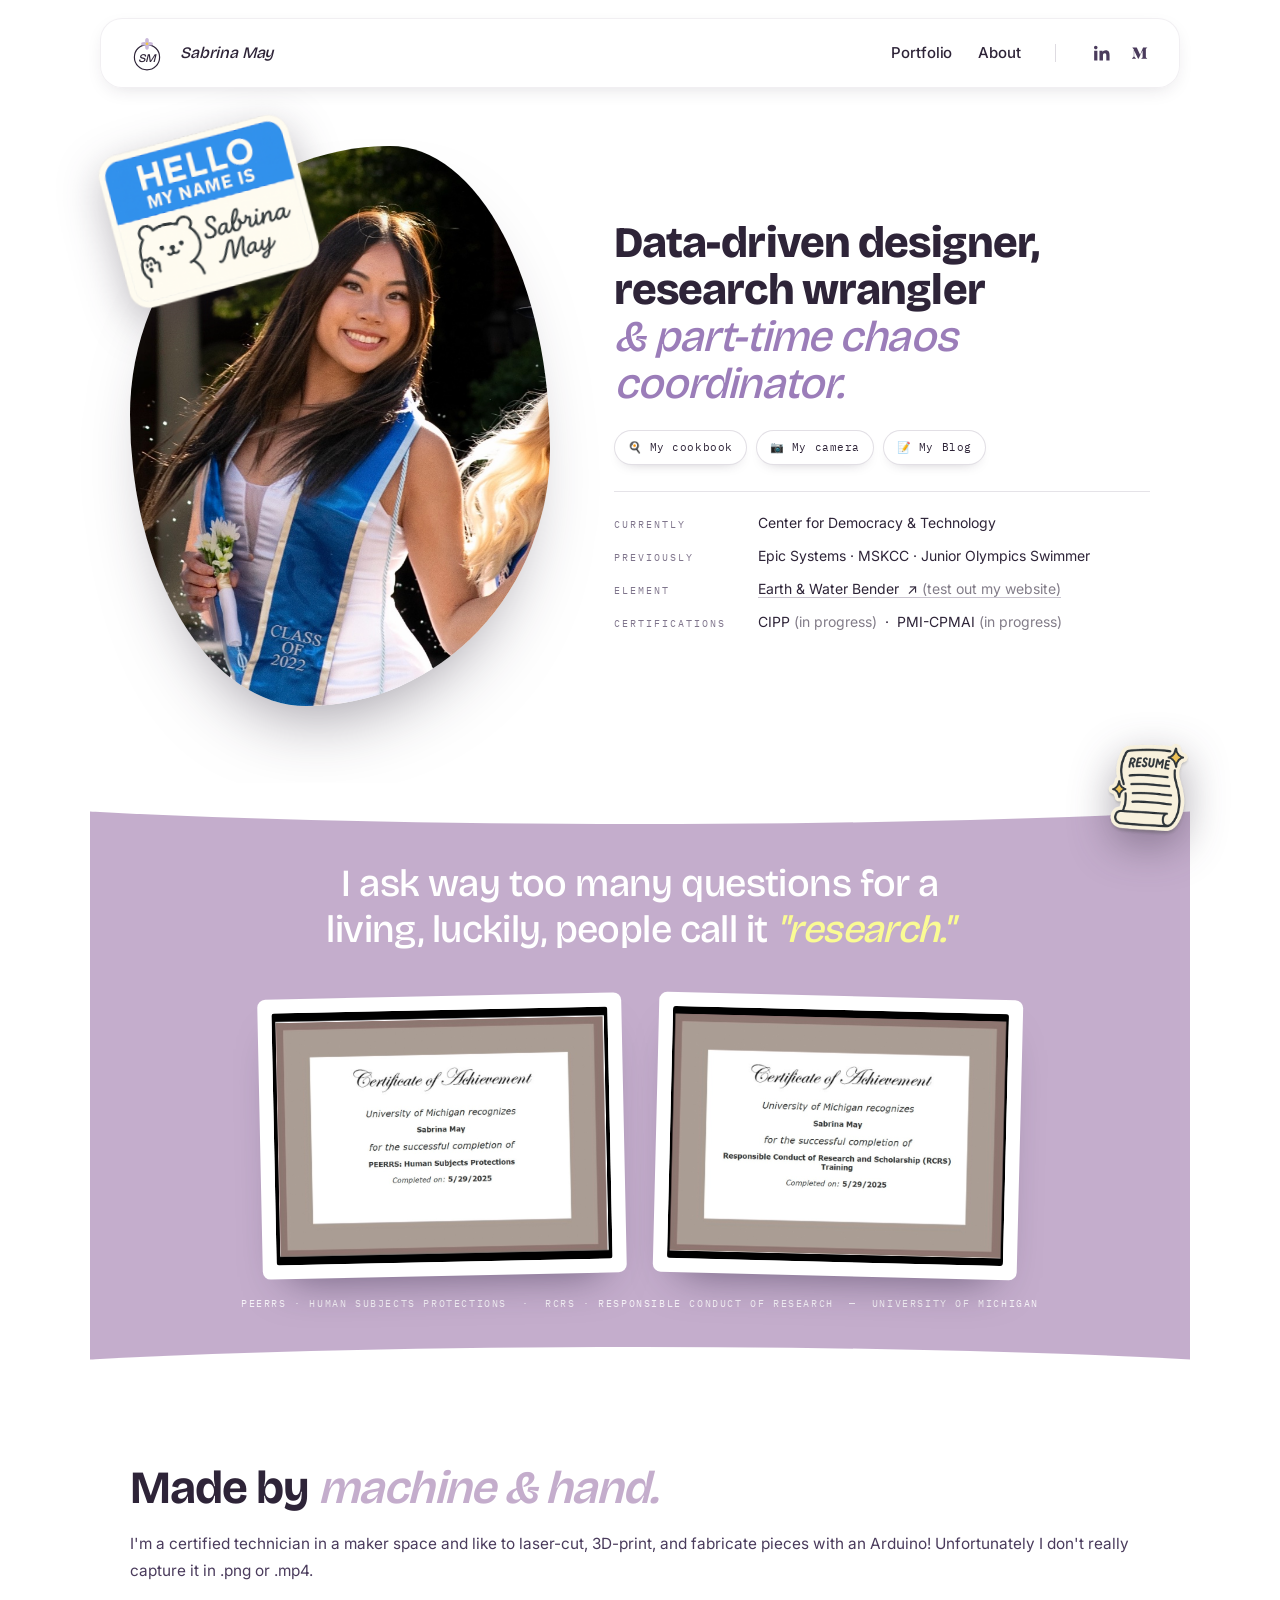
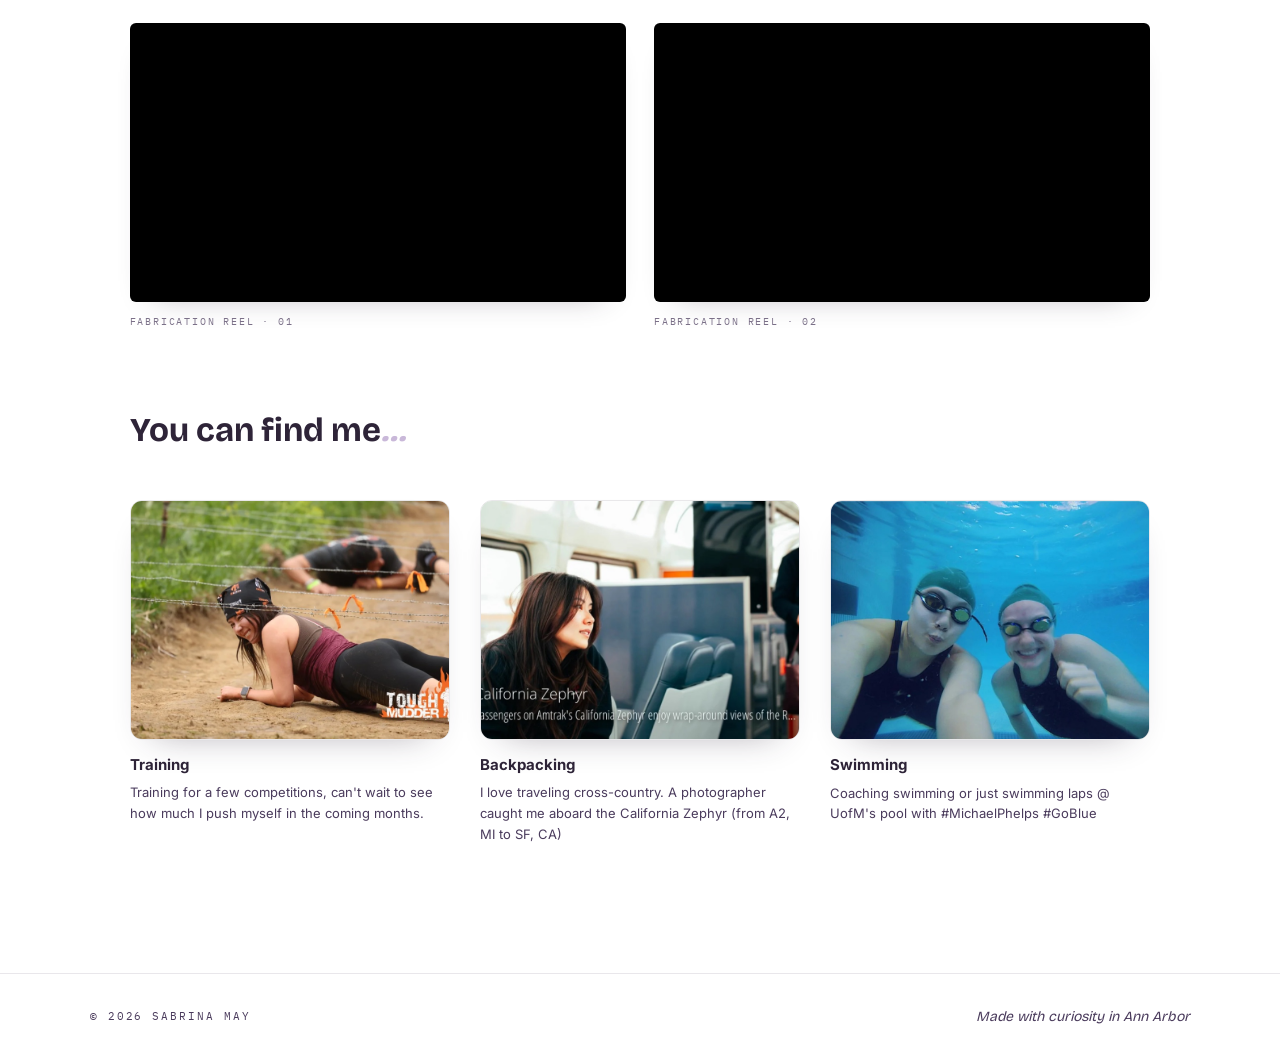
